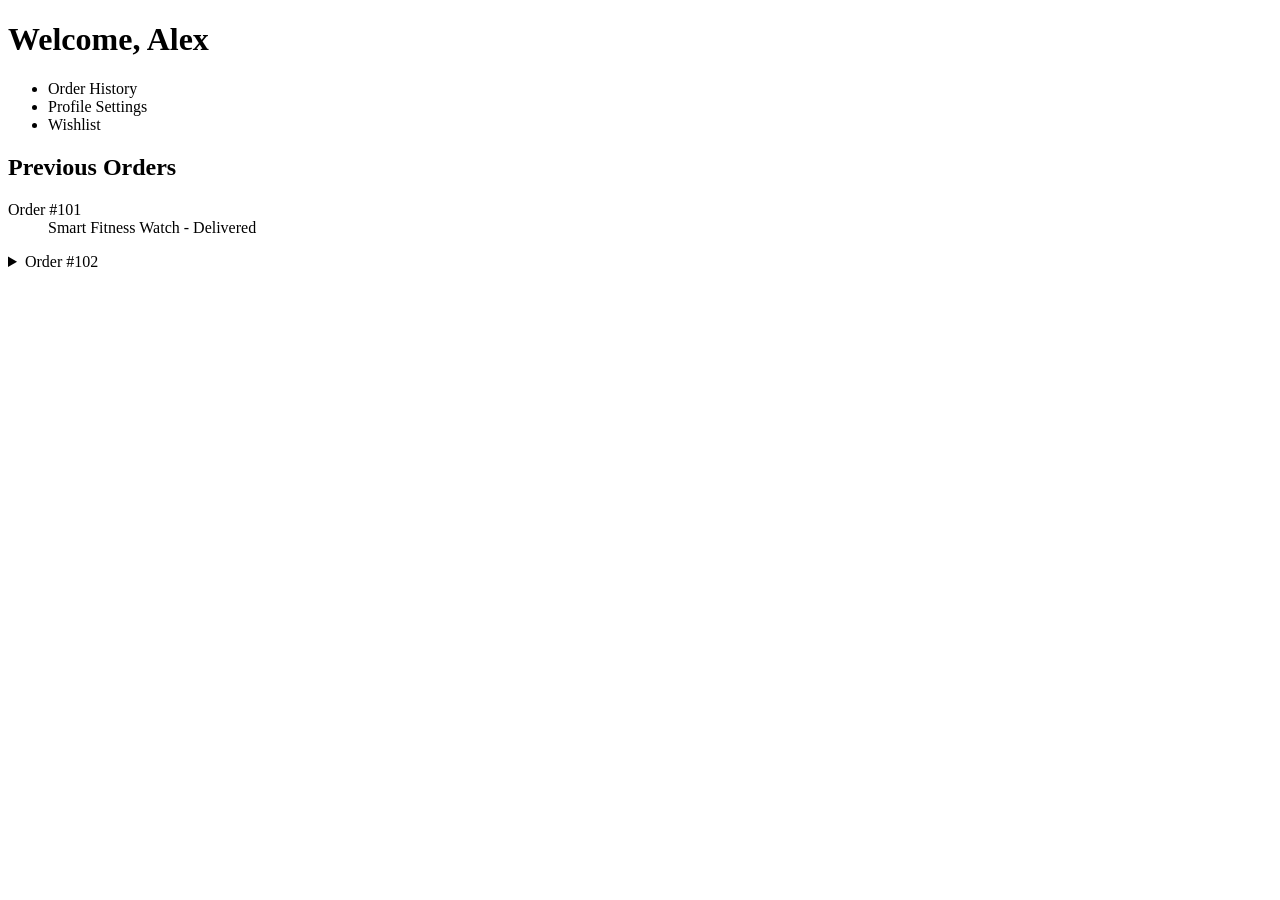
==== account.html @ e136191b "Add files via upload this is my laboratory 1." ====
<!DOCTYPE html>
<html lang="en">
<head>
  <meta charset="UTF-8">
  <title>My Account</title>
</head>
<body>

<header>
  <h1>Welcome, Alex</h1>
  <nav>
    <ul>
      <li>Order History</li>
      <li>Profile Settings</li>
      <li>Wishlist</li>
    </ul>
  </nav>
</header>

<h2>Previous Orders</h2>

<dl>
  <dt>Order #101</dt>
  <dd>Smart Fitness Watch - Delivered</dd>
</dl>

<details>
  <summary>Order #102</summary>
  <p>Smart Fitness Watch Pro - Shipped</p>
</details>

</body>
</html>
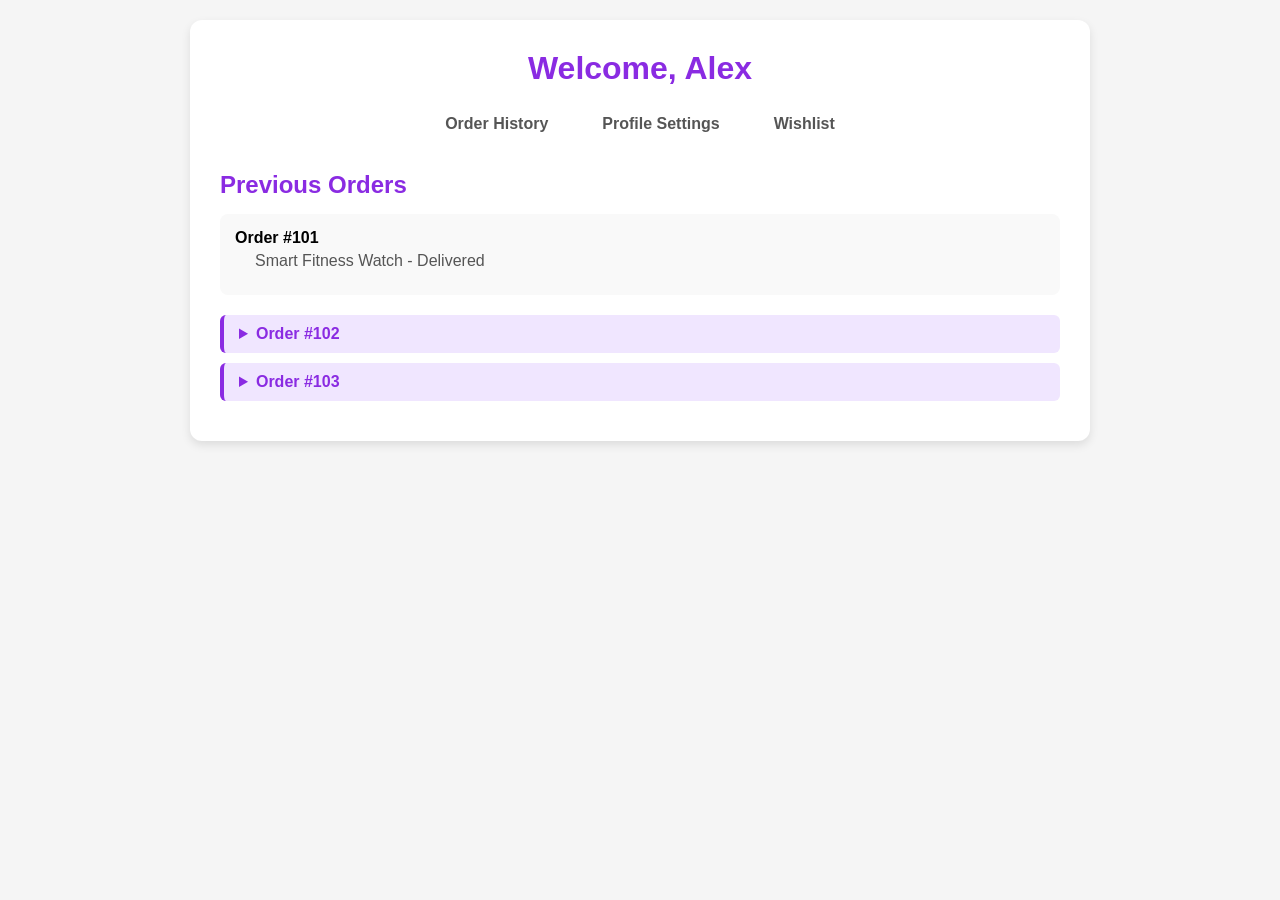
==== commit 2d9ea19b: "Add files via upload This is my lab 2" ====
--- a/account.html
+++ b/account.html
@@ -3,31 +3,141 @@
 <head>
   <meta charset="UTF-8">
   <title>My Account</title>
+  <style>
+    /* Reset */
+    * {
+      margin: 0;
+      padding: 0;
+      box-sizing: border-box;
+      font-family: Arial, sans-serif;
+    }
+
+    body {
+      background-color: #f5f5f5;
+      padding: 20px;
+      display: flex;
+      justify-content: center;
+    }
+
+    .container {
+      max-width: 900px;
+      width: 100%;
+      background-color: #fff;
+      padding: 30px;
+      border-radius: 12px;
+      box-shadow: 0 4px 10px rgba(0,0,0,0.1);
+    }
+
+    header h1 {
+      color: #8a2be2; /* Purple heading */
+      margin-bottom: 20px;
+      text-align: center;
+    }
+
+    nav ul {
+      list-style: none;
+      display: flex;
+      justify-content: center;
+      gap: 30px;
+      margin-bottom: 30px;
+    }
+
+    nav li {
+      font-weight: bold;
+      color: #555;
+      cursor: pointer;
+      padding: 8px 12px;
+      border-radius: 6px;
+      transition: background 0.3s, color 0.3s;
+    }
+
+    nav li:hover {
+      background-color: #8a2be2;
+      color: white;
+    }
+
+    h2 {
+      color: #8a2be2;
+      margin-bottom: 15px;
+    }
+
+    dl {
+      background-color: #f9f9f9;
+      padding: 15px;
+      border-radius: 8px;
+      margin-bottom: 20px;
+    }
+
+    dt {
+      font-weight: bold;
+      margin-bottom: 5px;
+    }
+
+    dd {
+      margin-left: 20px;
+      margin-bottom: 10px;
+      color: #555;
+    }
+
+    details {
+      background-color: #f0e6ff;
+      border-left: 4px solid #8a2be2;
+      padding: 10px 15px;
+      border-radius: 6px;
+      margin-bottom: 10px;
+    }
+
+    summary {
+      font-weight: bold;
+      cursor: pointer;
+      color: #8a2be2;
+    }
+
+    details p {
+      margin-top: 8px;
+      color: #555;
+    }
+
+    /* Responsive */
+    @media (max-width: 600px) {
+      nav ul {
+        flex-direction: column;
+        gap: 10px;
+      }
+    }
+  </style>
 </head>
 <body>
 
-<header>
-  <h1>Welcome, Alex</h1>
-  <nav>
-    <ul>
-      <li>Order History</li>
-      <li>Profile Settings</li>
-      <li>Wishlist</li>
-    </ul>
-  </nav>
-</header>
+<div class="container">
+  <header>
+    <h1>Welcome, Alex</h1>
+    <nav>
+      <ul>
+        <li>Order History</li>
+        <li>Profile Settings</li>
+        <li>Wishlist</li>
+      </ul>
+    </nav>
+  </header>
 
-<h2>Previous Orders</h2>
+  <h2>Previous Orders</h2>
 
-<dl>
-  <dt>Order #101</dt>
-  <dd>Smart Fitness Watch - Delivered</dd>
-</dl>
+  <dl>
+    <dt>Order #101</dt>
+    <dd>Smart Fitness Watch - Delivered</dd>
+  </dl>
 
-<details>
-  <summary>Order #102</summary>
-  <p>Smart Fitness Watch Pro - Shipped</p>
-</details>
+  <details>
+    <summary>Order #102</summary>
+    <p>Smart Fitness Watch Pro - Shipped</p>
+  </details>
+
+  <details>
+    <summary>Order #103</summary>
+    <p>Fitness Tracker X - Processing</p>
+  </details>
+</div>
 
 </body>
 </html>
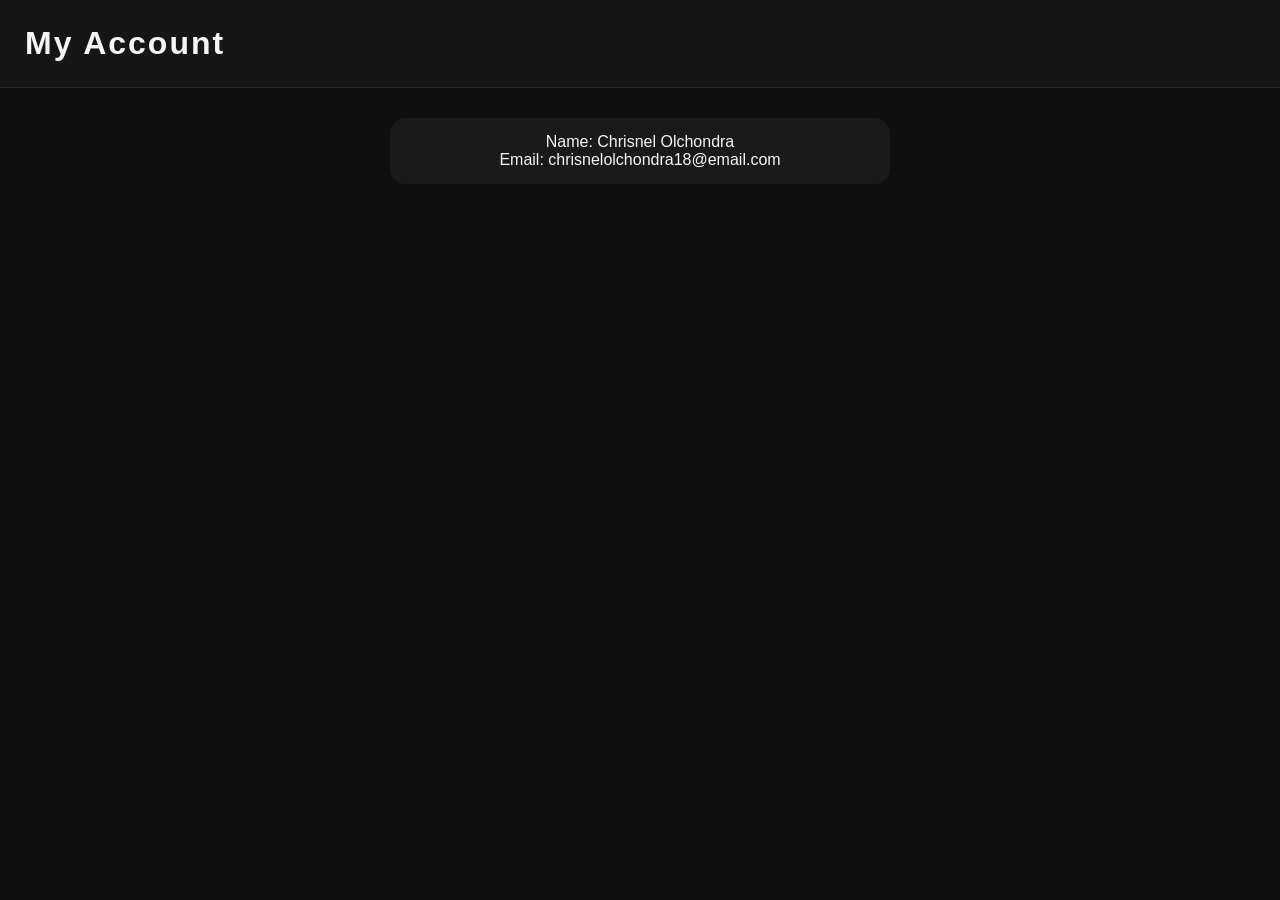
==== commit 7931948f: "Add files via upload" ====
--- a/account.html
+++ b/account.html
@@ -1,143 +1,21 @@
 <!DOCTYPE html>
-<html lang="en">
+<html>
 <head>
-  <meta charset="UTF-8">
   <title>My Account</title>
-  <style>
-    /* Reset */
-    * {
-      margin: 0;
-      padding: 0;
-      box-sizing: border-box;
-      font-family: Arial, sans-serif;
-    }
-
-    body {
-      background-color: #f5f5f5;
-      padding: 20px;
-      display: flex;
-      justify-content: center;
-    }
-
-    .container {
-      max-width: 900px;
-      width: 100%;
-      background-color: #fff;
-      padding: 30px;
-      border-radius: 12px;
-      box-shadow: 0 4px 10px rgba(0,0,0,0.1);
-    }
-
-    header h1 {
-      color: #8a2be2; /* Purple heading */
-      margin-bottom: 20px;
-      text-align: center;
-    }
-
-    nav ul {
-      list-style: none;
-      display: flex;
-      justify-content: center;
-      gap: 30px;
-      margin-bottom: 30px;
-    }
-
-    nav li {
-      font-weight: bold;
-      color: #555;
-      cursor: pointer;
-      padding: 8px 12px;
-      border-radius: 6px;
-      transition: background 0.3s, color 0.3s;
-    }
-
-    nav li:hover {
-      background-color: #8a2be2;
-      color: white;
-    }
-
-    h2 {
-      color: #8a2be2;
-      margin-bottom: 15px;
-    }
-
-    dl {
-      background-color: #f9f9f9;
-      padding: 15px;
-      border-radius: 8px;
-      margin-bottom: 20px;
-    }
-
-    dt {
-      font-weight: bold;
-      margin-bottom: 5px;
-    }
-
-    dd {
-      margin-left: 20px;
-      margin-bottom: 10px;
-      color: #555;
-    }
-
-    details {
-      background-color: #f0e6ff;
-      border-left: 4px solid #8a2be2;
-      padding: 10px 15px;
-      border-radius: 6px;
-      margin-bottom: 10px;
-    }
-
-    summary {
-      font-weight: bold;
-      cursor: pointer;
-      color: #8a2be2;
-    }
-
-    details p {
-      margin-top: 8px;
-      color: #555;
-    }
-
-    /* Responsive */
-    @media (max-width: 600px) {
-      nav ul {
-        flex-direction: column;
-        gap: 10px;
-      }
-    }
-  </style>
+  <link rel="stylesheet" href="style.css">
 </head>
 <body>
 
-<div class="container">
-  <header>
-    <h1>Welcome, Alex</h1>
-    <nav>
-      <ul>
-        <li>Order History</li>
-        <li>Profile Settings</li>
-        <li>Wishlist</li>
-      </ul>
-    </nav>
-  </header>
+<header>
+  <h1>My Account</h1>
+</header>
 
-  <h2>Previous Orders</h2>
-
-  <dl>
-    <dt>Order #101</dt>
-    <dd>Smart Fitness Watch - Delivered</dd>
-  </dl>
-
-  <details>
-    <summary>Order #102</summary>
-    <p>Smart Fitness Watch Pro - Shipped</p>
-  </details>
-
-  <details>
-    <summary>Order #103</summary>
-    <p>Fitness Tracker X - Processing</p>
-  </details>
-</div>
+<main style="padding:20px;">
+  <div class="cart-item">
+    Name: Chrisnel Olchondra<br>
+    Email: chrisnelolchondra18@email.com
+  </div>
+</main>
 
 </body>
 </html>
--- a/style.css
+++ b/style.css
@@ -0,0 +1,227 @@
+/* ===================================
+   SMART FITNESS WATCH
+   AESTHETIC PREMIUM DESIGN
+   Dark Minimal Modern UI
+=================================== */
+
+/* ===== RESET ===== */
+* {
+  margin: 0;
+  padding: 0;
+  box-sizing: border-box;
+}
+
+/* ===== BODY ===== */
+body {
+  font-family: 'Poppins', sans-serif;
+  background: #0f0f0f;
+  color: #f5f5f5;
+  text-align: center;
+}
+
+/* ===== CENTER CONTENT WIDTH ===== */
+main, .layout, .hero {
+  max-width: 1200px;
+  margin: auto;
+}
+
+/* ===== HEADER ===== */
+header {
+  display: flex;
+  flex-direction: column;
+  align-items: center;
+  padding: 25px;
+  background: rgba(255,255,255,0.03);
+  backdrop-filter: blur(10px);
+  border-bottom: 1px solid rgba(255,255,255,0.08);
+}
+
+header h1 {
+  font-size: 2rem;
+  letter-spacing: 2px;
+  font-weight: 600;
+}
+
+nav ul {
+  list-style: none;
+  display: flex;
+  flex-direction: column;
+  gap: 15px;
+  margin-top: 15px;
+}
+
+nav a {
+  color: #bbb;
+  text-decoration: none;
+  transition: 0.3s ease;
+  font-weight: 500;
+}
+
+nav a:hover {
+  color: #00f5ff;
+}
+
+/* ===== HERO ===== */
+.hero {
+  display: flex;
+  justify-content: center;
+  align-items: center;
+  height: 80vh;
+  padding: 20px;
+  background: linear-gradient(145deg, #111, #1c1c1c);
+  border-radius: 20px;
+  margin-top: 30px;
+  animation: fadeIn 1s ease-in-out;
+}
+
+.hero h2 {
+  font-size: 2.5rem;
+  font-weight: 600;
+  background: linear-gradient(to right, #00f5ff, #00ff99);
+  -webkit-background-clip: text;
+  -webkit-text-fill-color: transparent;
+}
+
+.hero p {
+  margin-top: 15px;
+  font-size: 1.1rem;
+  color: #aaa;
+}
+
+/* ===== GRID LAYOUT ===== */
+.layout {
+  display: grid;
+  grid-template-columns: 1fr;
+  margin-top: 40px;
+}
+
+/* ===== SIDEBAR ===== */
+aside {
+  background: #1a1a1a;
+  padding: 20px;
+  border-radius: 15px;
+  margin-bottom: 20px;
+  border: 1px solid rgba(255,255,255,0.05);
+}
+
+/* ===== PRODUCTS ===== */
+.products {
+  display: grid;
+  grid-template-columns: 1fr;
+  gap: 30px;
+}
+
+/* ===== PRODUCT CARD ===== */
+.product-card {
+  background: #181818;
+  padding: 25px;
+  border-radius: 20px;
+  border: 1px solid rgba(255,255,255,0.05);
+  transition: 0.3s ease;
+}
+
+.product-card:hover {
+  transform: translateY(-10px);
+  box-shadow: 0 0 25px rgba(0,245,255,0.2);
+}
+
+.product-card img {
+  width: 180px;
+  margin: auto;
+  margin-bottom: 20px;
+  display: block;
+}
+
+.product-card h3 {
+  font-weight: 600;
+  margin-bottom: 10px;
+}
+
+.product-card p {
+  color: #00f5ff;
+  font-weight: bold;
+  margin-bottom: 15px;
+}
+
+/* ===== BUTTON ===== */
+button {
+  padding: 10px 20px;
+  border-radius: 30px;
+  border: none;
+  background: linear-gradient(to right, #00f5ff, #00ff99);
+  color: #000;
+  font-weight: 600;
+  cursor: pointer;
+  transition: 0.3s ease;
+}
+
+button:hover {
+  transform: scale(1.05);
+}
+
+/* ===== FORM ===== */
+form {
+  max-width: 400px;
+  margin: auto;
+}
+
+input, select {
+  width: 100%;
+  padding: 12px;
+  margin-top: 10px;
+  border-radius: 10px;
+  border: none;
+  background: #1c1c1c;
+  color: white;
+}
+
+/* ===== CART ===== */
+.cart-item {
+  background: #1a1a1a;
+  padding: 15px;
+  border-radius: 15px;
+  margin: 10px auto;
+  max-width: 500px;
+}
+
+/* ===== TABLE ===== */
+.table-wrapper {
+  overflow-x: auto;
+  margin-top: 20px;
+}
+
+/* ===== TABLET ===== */
+@media (min-width: 481px) {
+  nav ul {
+    flex-direction: row;
+  }
+
+  .products {
+    grid-template-columns: repeat(2, 1fr);
+  }
+}
+
+/* ===== DESKTOP ===== */
+@media (min-width: 769px) {
+
+  header {
+    flex-direction: row;
+    justify-content: space-between;
+  }
+
+  .layout {
+    grid-template-columns: 25% 75%;
+    gap: 40px;
+    text-align: left;
+  }
+
+  .products {
+    grid-template-columns: repeat(4, 1fr);
+  }
+}
+
+/* ===== ANIMATION ===== */
+@keyframes fadeIn {
+  from { opacity: 0; }
+  to { opacity: 1; }
+}
